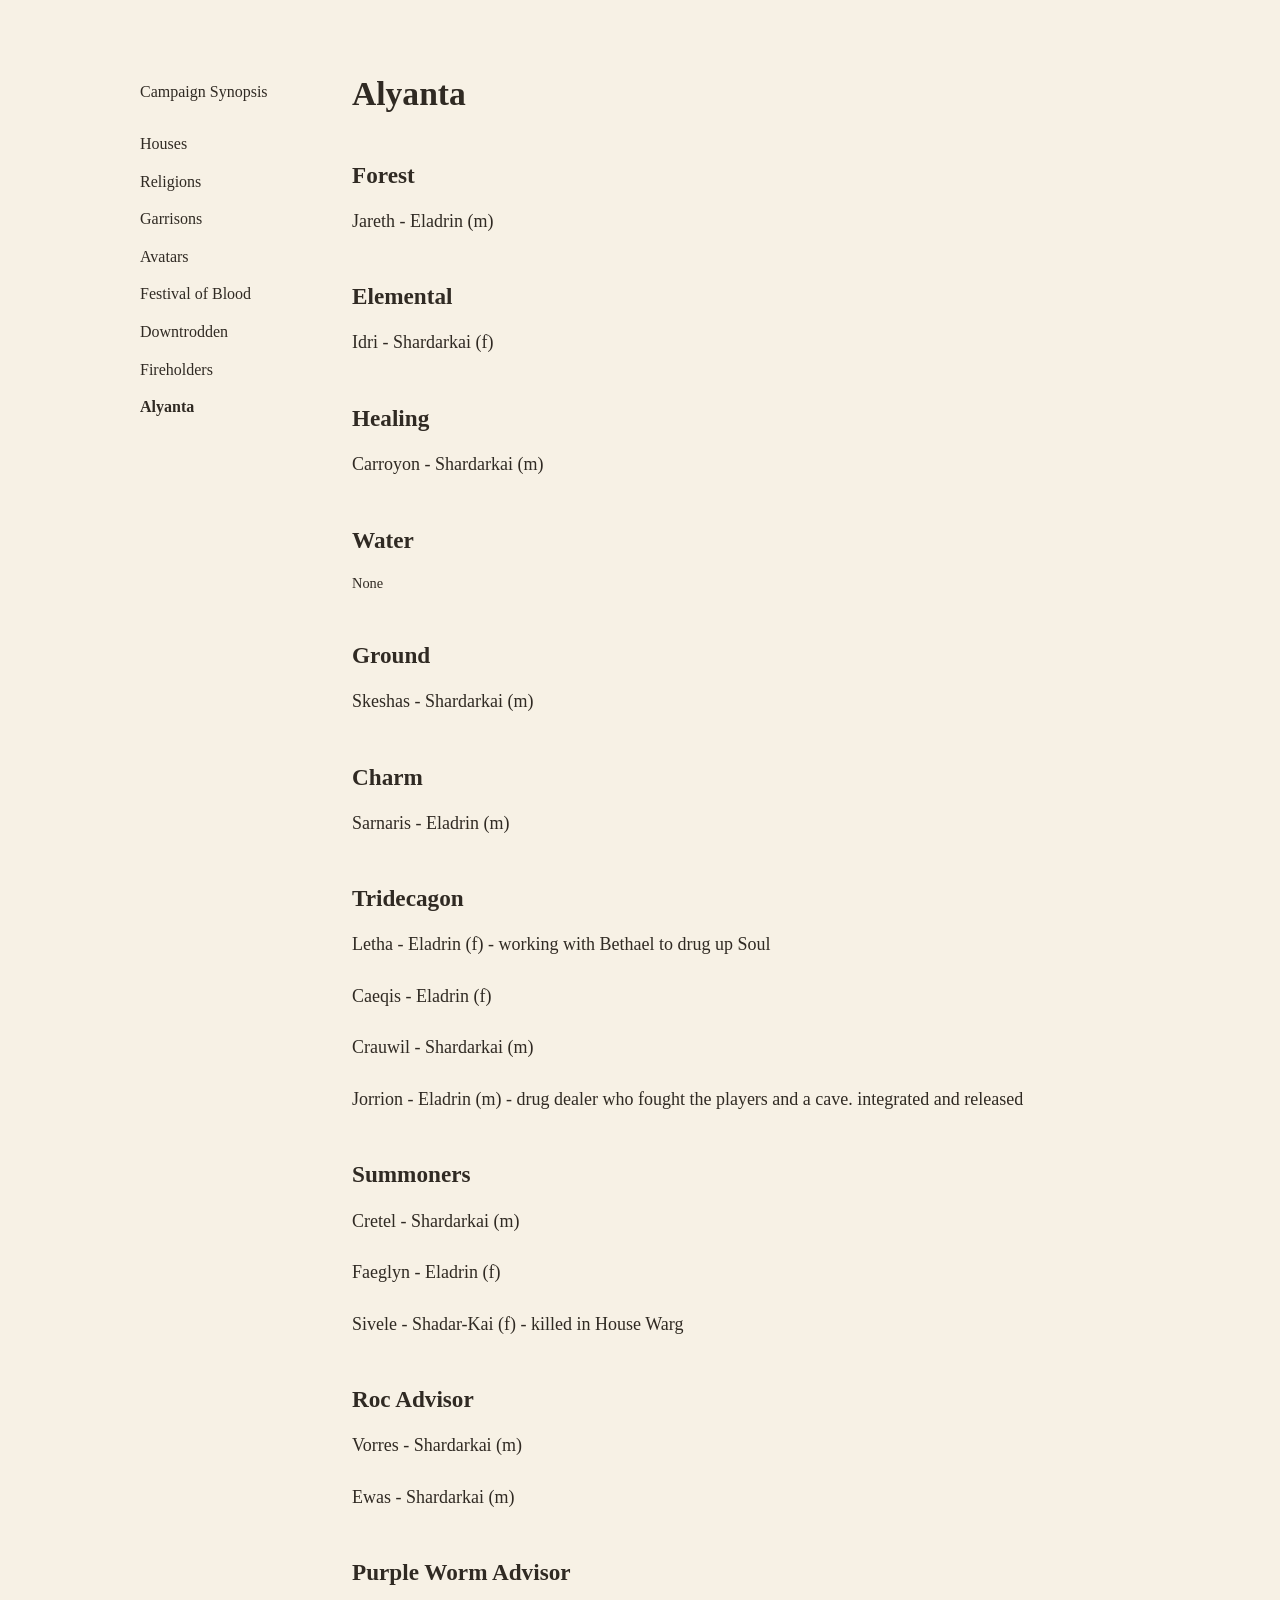
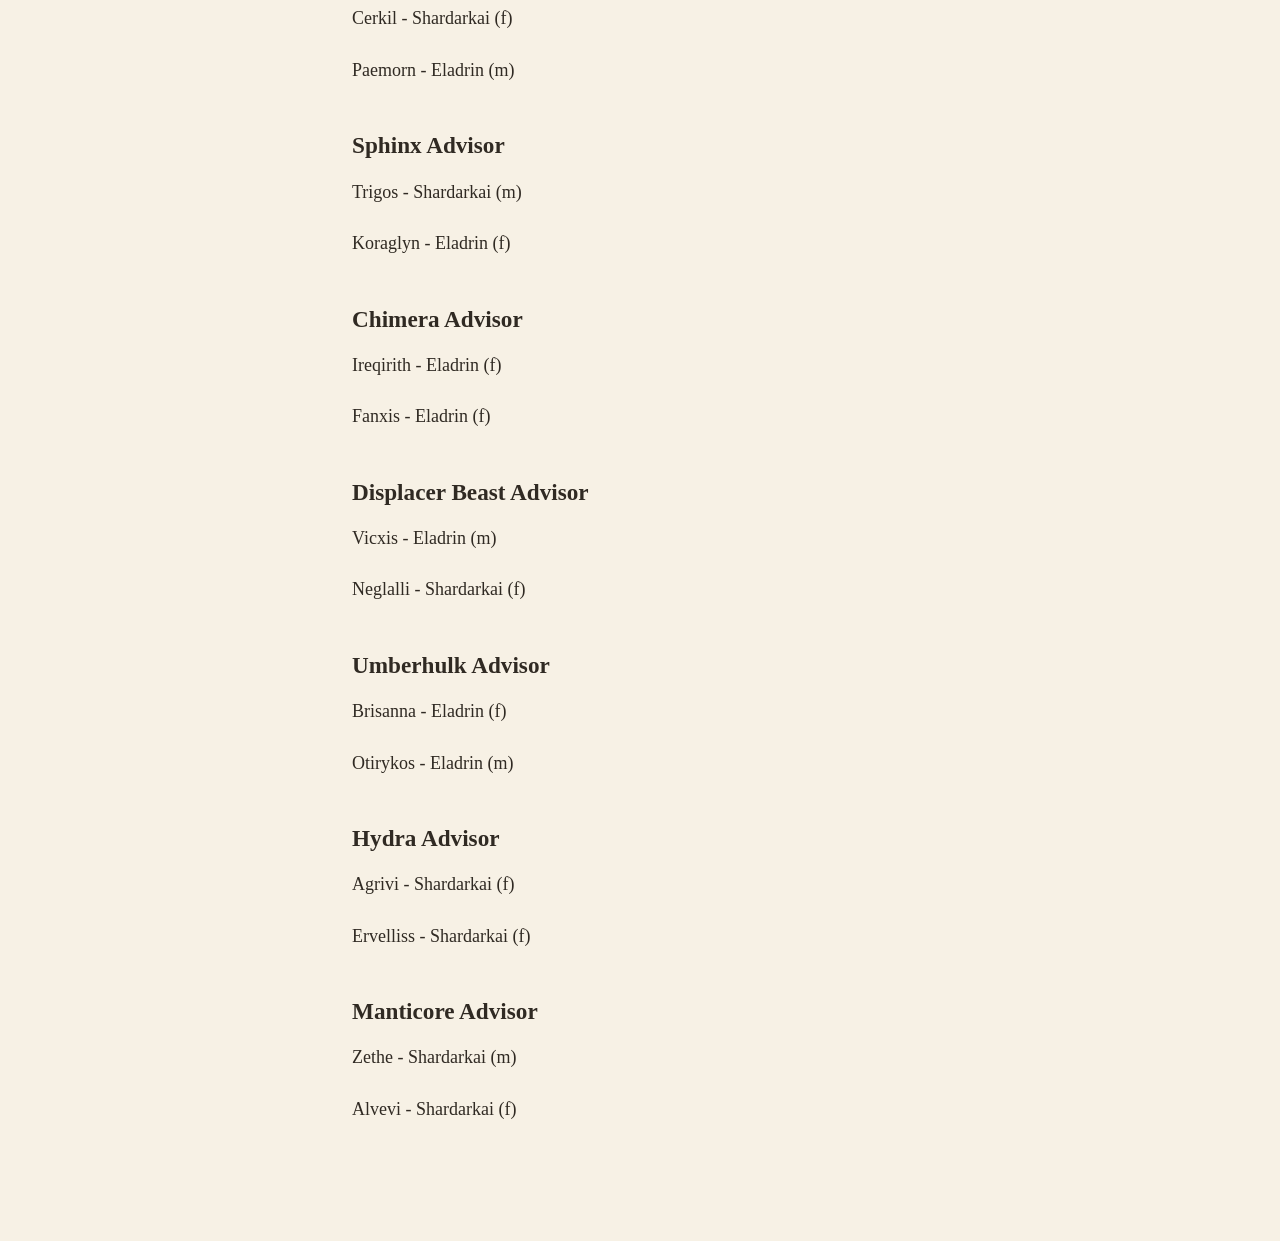
==== site/alyanta.html @ 1cfcf16c "alyanta" ====
<!doctype html>
<html lang="en">
<head>
  <meta charset="utf-8">
  <meta name="viewport" content="width=device-width, initial-scale=1">
  <title>Alyanta</title>
  <link rel="stylesheet" href="style.css">
</head>
<body>
  <div class="layout">
    <nav aria-label="Campaign navigation">
      <a href="index.html">Campaign Synopsis</a>
      <ul>
        <li><a href="houses.html">Houses</a></li>
        <li><a href="religions.html">Religions</a></li>
        <li><a href="garrisons.html">Garrisons</a></li>
        <li><a href="avatars.html">Avatars</a></li>
        <li><a href="festival-of-blood.html">Festival of Blood</a></li>
        <li><a href="downtrodden.html">Downtrodden</a></li>
        <li><a href="fireholders.html">Fireholders</a></li>
        <li><a href="alyanta.html" aria-current="page">Alyanta</a></li>
      </ul>
    </nav>
  <main>
    <h1>Alyanta</h1>
    <section aria-labelledby="alayanta-heading-1">
      <h2 id="alayanta-heading-1">Forest</h2>
      <p>Jareth - Eladrin (m)</p>
    </section>
    <section aria-labelledby="alayanta-heading-2">
      <h2 id="alayanta-heading-2">Elemental</h2>
      <p>Idri - Shardarkai (f)</p>
    </section>
    <section aria-labelledby="alayanta-heading-3">
      <h2 id="alayanta-heading-3">Healing</h2>
      <p>Carroyon - Shardarkai (m)</p>
    </section>
    <section aria-labelledby="alayanta-heading-4">
      <h2 id="alayanta-heading-4">Water</h2>
      <p class="alayanta-helper">None</p>
    </section>
    <section aria-labelledby="alayanta-heading-5">
      <h2 id="alayanta-heading-5">Ground</h2>
      <p>Skeshas - Shardarkai (m)</p>
    </section>
    <section aria-labelledby="alayanta-heading-6">
      <h2 id="alayanta-heading-6">Charm</h2>
      <p>Sarnaris - Eladrin (m)</p>
      
    </section>
    <section aria-labelledby="alayanta-heading-7">
      <h2 id="alayanta-heading-7">Tridecagon</h2>
      <p>Letha - Eladrin (f) - working with Bethael to drug up Soul</p>
      <p>Caeqis - Eladrin (f)</p>
      <p>Crauwil - Shardarkai (m)</p>
      
      <p>Jorrion - Eladrin (m) - drug dealer who fought the players and a cave. integrated and released</p>
    </section>
    <section aria-labelledby="alayanta-heading-8">
      <h2 id="alayanta-heading-8">Summoners</h2>
      <p>Cretel - Shardarkai (m)</p>
      <p>Faeglyn - Eladrin (f)</p>
      <p>Sivele - Shadar-Kai (f) - killed in House Warg</p>
    </section>
    <section aria-labelledby="alayanta-heading-9">
      <h2 id="alayanta-heading-9">Roc Advisor</h2>
      <p>Vorres - Shardarkai (m)</p>
      <p>Ewas - Shardarkai (m)</p>
    </section>
    <section aria-labelledby="alayanta-heading-10">
      <h2 id="alayanta-heading-10">Purple Worm Advisor</h2>
      <p>Cerkil - Shardarkai (f)</p>
      <p>Paemorn - Eladrin (m)</p>
    </section>
    <section aria-labelledby="alayanta-heading-11">
      <h2 id="alayanta-heading-11">Sphinx Advisor</h2>
      <p>Trigos - Shardarkai (m)</p>
      <p>Koraglyn - Eladrin (f)</p>
    </section>
    <section aria-labelledby="alayanta-heading-12">
      <h2 id="alayanta-heading-12">Chimera Advisor</h2>
      <p>Ireqirith - Eladrin (f)</p>
      <p>Fanxis - Eladrin (f)</p>
    </section>
    <section aria-labelledby="alayanta-heading-13">
      <h2 id="alayanta-heading-13">Displacer Beast Advisor</h2>
      <p>Vicxis - Eladrin (m)</p>
      <p>Neglalli - Shardarkai (f)</p>
    </section>
    <section aria-labelledby="alayanta-heading-14">
      <h2 id="alayanta-heading-14">Umberhulk Advisor</h2>
      <p>Brisanna - Eladrin (f)</p>
      <p>Otirykos - Eladrin (m)</p>
    </section>
    <section aria-labelledby="alayanta-heading-15">
      <h2 id="alayanta-heading-15">Hydra Advisor</h2>
      <p>Agrivi - Shardarkai (f)</p>
      <p>Ervelliss - Shardarkai (f)</p>
    </section>
    <section aria-labelledby="alayanta-heading-16">
      <h2 id="alayanta-heading-16">Manticore Advisor</h2>
      <p>Zethe - Shardarkai (m)</p>
      <p>Alvevi - Shardarkai (f)</p>
    </section>
  </main>
  </div>
</body>
</html>
---- site/style.css ----
:root { color-scheme: light; background: #f7f1e5; color: #302a23; }
* { box-sizing: border-box; }
body { margin: 0; font-family: "Bookman Old Style", "URW Bookman", "Bookman", "Georgia", serif; font-size: 18px; line-height: 1.75; }
.layout { display: grid; grid-template-columns: 200px minmax(0, 760px); max-width: 1040px; margin: 0 auto; }
nav { padding: 78px 20px 40px; align-self: start; position: sticky; top: 0; font-size: 16px; }
nav a { color: inherit; text-decoration: none; text-underline-offset: 4px; }
nav a:hover, nav a:focus-visible { text-decoration: underline; }
nav a[aria-current="page"] { font-weight: bold; }
nav > a { display: block; margin-bottom: 1.5rem; }
nav ul { list-style: none; padding: 0; margin: 0; }
nav li { margin: 0 0 0.6rem; }
nav ul ul { padding-left: 1rem; margin-top: 0.6rem; }
main { min-width: 0; padding: 72px 32px 96px; }
h1, h2, h3 { line-height: 1.3; text-wrap: balance; }
h1 { font-size: 2.1rem; margin: 0 0 2.5rem; }
h2 { font-size: 1.45rem; margin: 2.75rem 0 1rem; }
h3 { font-size: 1.05rem; margin: 2rem 0 0.65rem; }
p { margin: 0 0 1.25rem; }
.house-flows { display: flex; flex-direction: column; align-items: center; gap: 48px; }
.house-flow-section { width: 240px; max-width: 100%; text-align: center; }
.house-flow-section h2 { margin: 0 0 1rem; }
.house-flow { width: 240px; max-width: 100%; text-align: center; }
.house-flow-node { border: 1px solid currentColor; padding: 12px 18px; line-height: 1.5; }
.house-flow-red { background: #a83232; color: #fff8ee; border-color: #302a23; }
.house-flow-arrow { font-size: 1.5rem; line-height: 1; padding: 10px 0; }
.house-flow-section-wide, .house-flow-branched { width: 100%; }
.house-flow-centered { width: 240px; max-width: 100%; margin: 0 auto; }
.house-flow-connectors { display: block; width: 100%; height: 90px; }
.house-flow-row { display: grid; grid-template-columns: repeat(3, minmax(0, 1fr)); gap: 0 12px; }
.house-flow-row > .house-flow-node { display: flex; flex-direction: column; justify-content: center; padding: 12px 6px; overflow-wrap: anywhere; }
@media (max-width: 760px) {
  .layout { display: block; }
  nav { position: static; padding: 28px 32px 0; }
  nav > a { margin-bottom: 0.65rem; }
  nav > ul { display: flex; flex-wrap: wrap; column-gap: 1.25rem; row-gap: 0.4rem; }
  nav li { margin: 0; }
  main { padding-top: 36px; }
}
@media (max-width: 540px) {
  body { font-size: 17px; }
  nav { padding: 24px 22px 0; }
  main { padding: 32px 22px 64px; }
  h1 { font-size: 1.8rem; }
}

.house-flow-inner-arrow { display: block; font-size: 1.3rem; line-height: 1; padding: 5px 0; }

.avatar-levels { display: grid; grid-template-columns: repeat(3, minmax(0, 1fr)); gap: 12px; }
.avatar-level { border: 1px solid currentColor; padding: 16px 8px; text-align: center; }

.avatar-level-red { background: #a83232; color: #fff8ee; border-color: #302a23; }

.garrison-grid { display: flex; flex-direction: column; gap: 16px; }
.garrison-row { display: flex; justify-content: center; gap: 16px; }
.garrison-box { position: relative; width: calc((100% - 48px) / 4); max-width: 120px; aspect-ratio: 1; border: 1px solid currentColor; display: flex; align-items: center; justify-content: center; padding: 24px 4px 10px; }
.garrison-number { position: absolute; top: 4px; left: 7px; font-size: 12px; line-height: 1.4; }
.garrison-content { min-width: 0; text-align: center; line-height: 1.5; }
.garrison-name { font-size: clamp(11px, 2.4vw, 16px); overflow-wrap: anywhere; }
.garrison-detail { font-size: clamp(9px, 2vw, 12px); margin-top: 4px; overflow-wrap: anywhere; }

.garrison-red { background: #a83232; color: #fff8ee; border-color: #302a23; }
.garrison-yellow { background: #f0d56c; color: #302a23; border-color: #302a23; }
.garrison-green { background: #42734b; color: #fff8ee; border-color: #302a23; }

.religion-list { list-style: none; padding: 0; margin: 0; display: flex; flex-direction: column; gap: 16px; }
.religion-box { border: 1px solid #302a23; padding: 18px 20px; text-align: center; }
.religion-green { background: #42734b; color: #fff8ee; }
.religion-red { background: #a83232; color: #fff8ee; }
.religion-yellow { background: #f0d56c; color: #302a23; }

.festival-scoreboard { list-style: none; margin: 0; padding: 0; display: flex; flex-direction: column; gap: 16px; }
.festival-box { border: 1px solid currentColor; padding: 16px 20px; display: flex; align-items: center; justify-content: space-between; gap: 20px; }
.festival-competitor { min-width: 0; overflow-wrap: anywhere; }
.festival-house { font-weight: bold; }
.festival-name { margin-top: 4px; }
.festival-race { font-size: 0.8em; }
.festival-score { font-size: 1.5rem; text-align: center; flex-shrink: 0; }
.festival-score-label { display: block; font-size: 12px; }
.festival-events { list-style: none; margin: 0; padding: 0; display: flex; flex-direction: column; gap: 16px; }
.festival-event { border: 1px solid #302a23; padding: 16px 20px; }
.festival-event-yellow { background: #f0d56c; color: #302a23; }

.refugee-boxes { display: grid; grid-template-columns: repeat(5, minmax(0, 1fr)); gap: 12px; }
.refugee-box { aspect-ratio: 1; border: 1px solid #302a23; background: #fff; }
.refugee-box-red { background: #a83232; }
.refugee-box-yellow { background: #f0d56c; }

.fireholder-labels { display: flex; justify-content: space-between; margin-bottom: 12px; }

.alayanta-helper { font-size: 0.8em; }
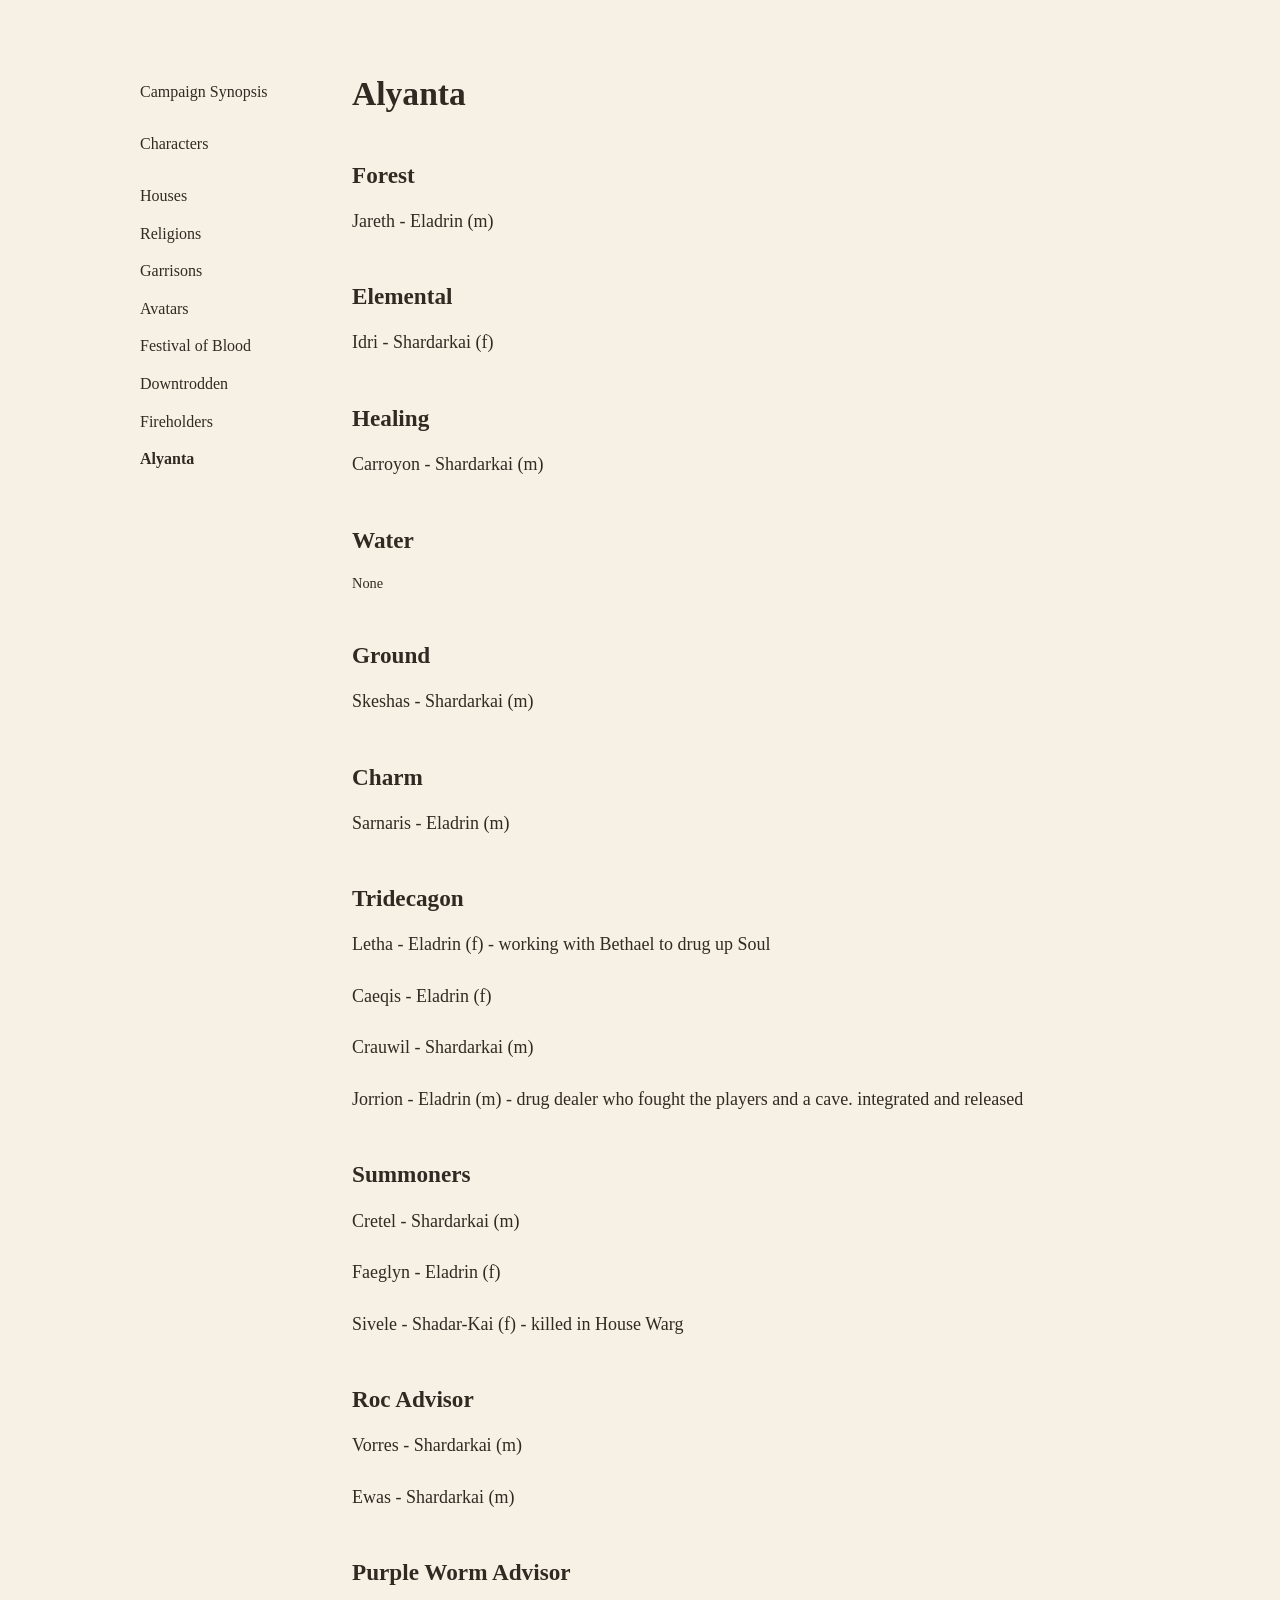
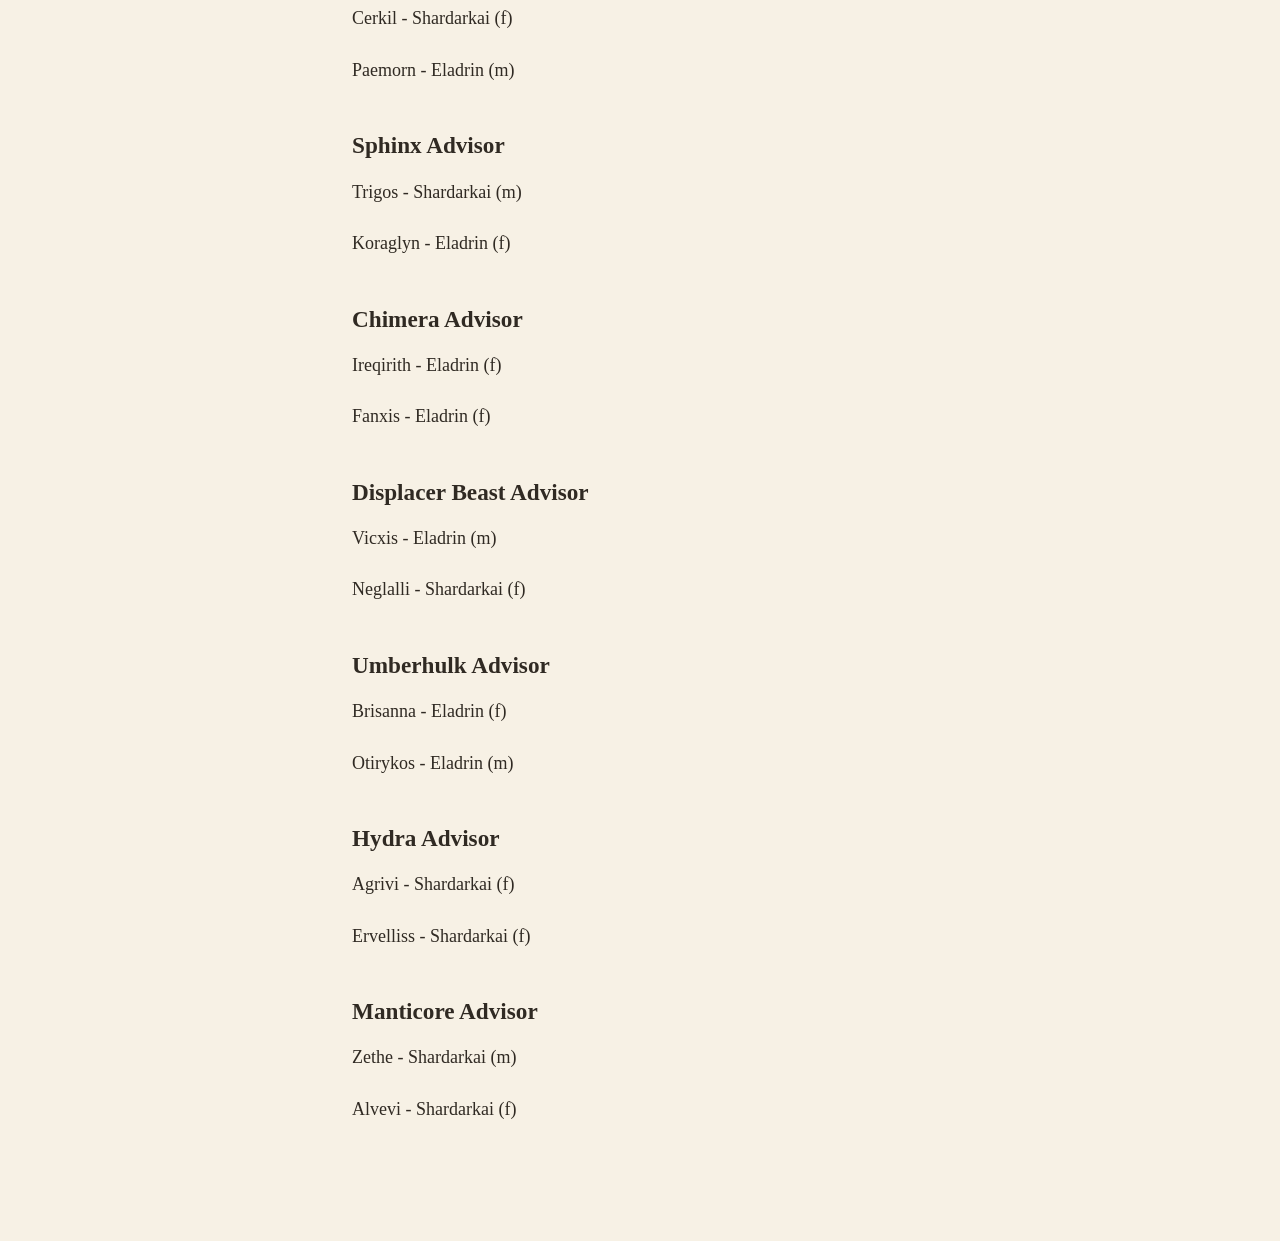
==== commit 744d00e0: "characters" ====
--- a/site/alyanta.html
+++ b/site/alyanta.html
@@ -10,6 +10,7 @@
   <div class="layout">
     <nav aria-label="Campaign navigation">
       <a href="index.html">Campaign Synopsis</a>
+      <a href="characters.html">Characters</a>
       <ul>
         <li><a href="houses.html">Houses</a></li>
         <li><a href="religions.html">Religions</a></li>
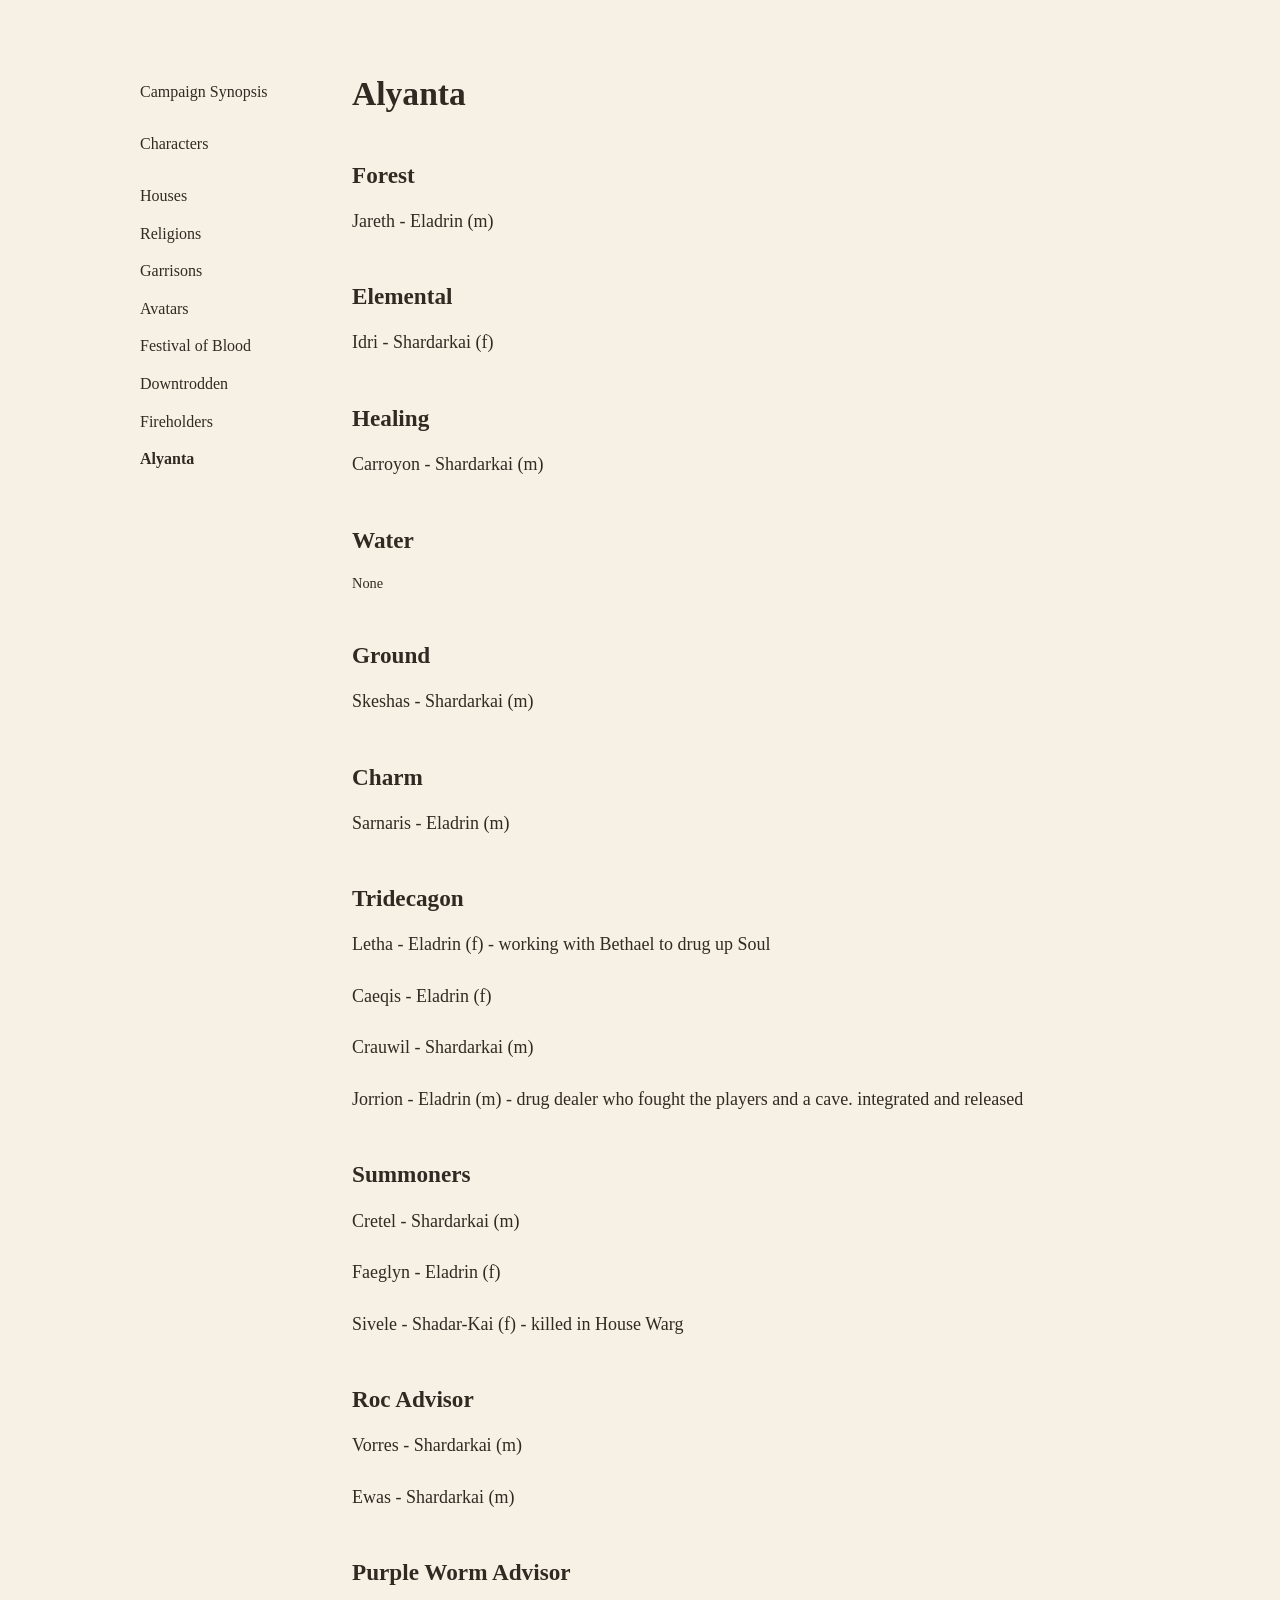
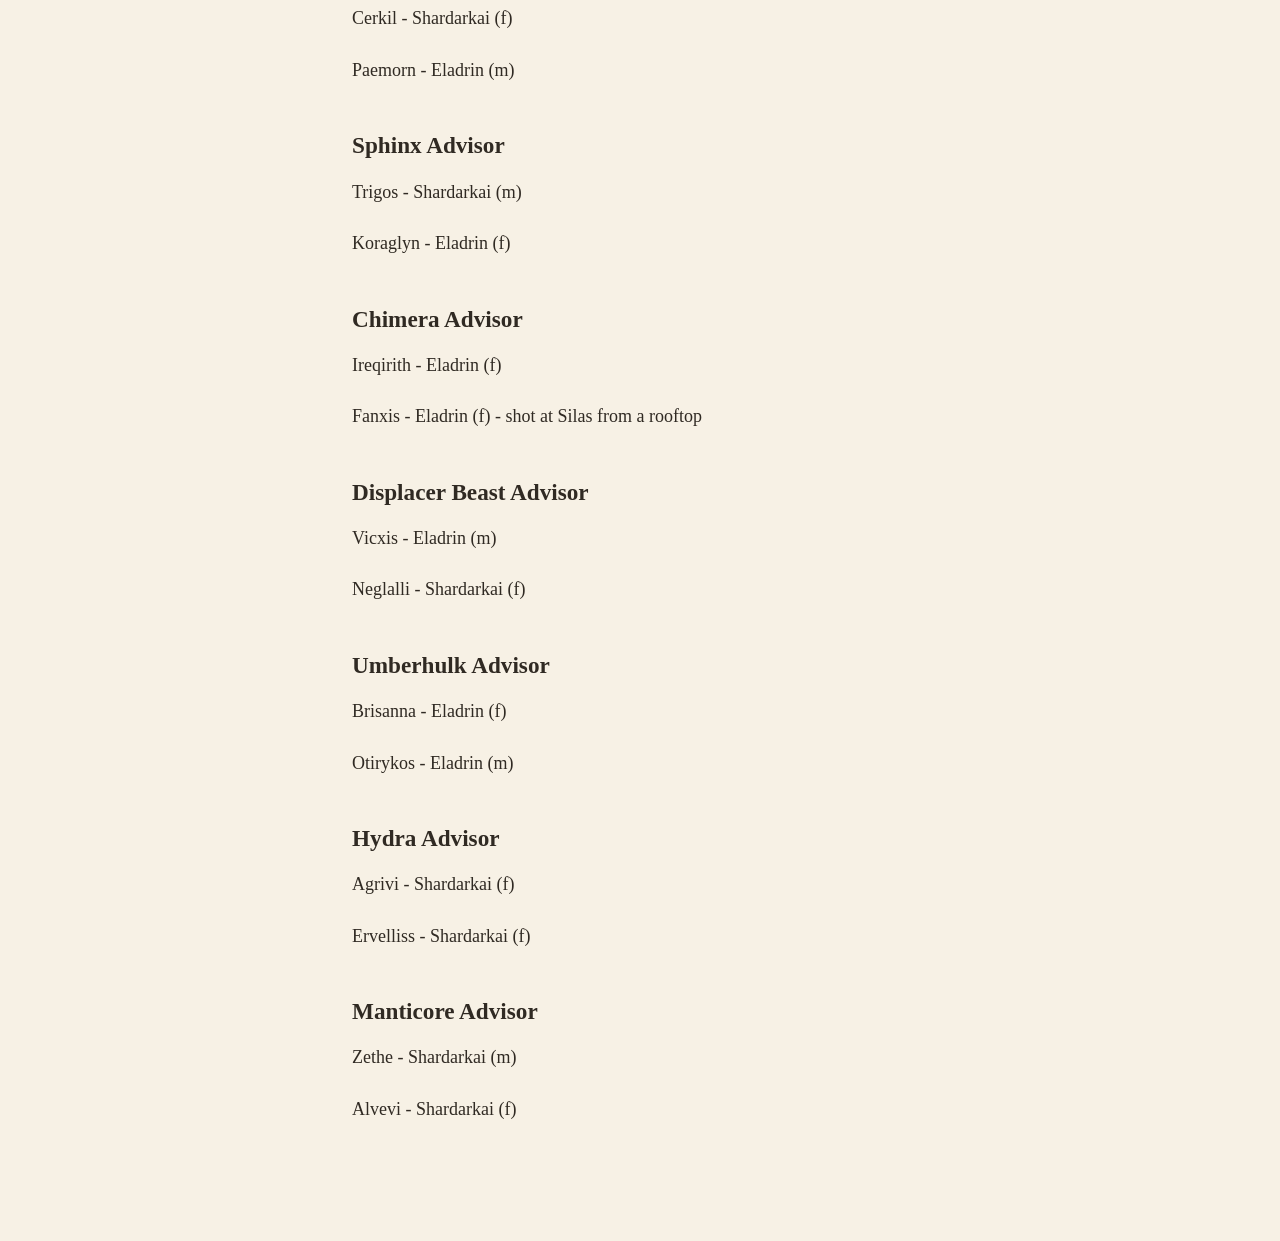
==== commit dded6355: "Fanxis" ====
--- a/site/alyanta.html
+++ b/site/alyanta.html
@@ -81,7 +81,7 @@
     <section aria-labelledby="alayanta-heading-12">
       <h2 id="alayanta-heading-12">Chimera Advisor</h2>
       <p>Ireqirith - Eladrin (f)</p>
-      <p>Fanxis - Eladrin (f)</p>
+      <p>Fanxis - Eladrin (f) - shot at Silas from a rooftop</p>
     </section>
     <section aria-labelledby="alayanta-heading-13">
       <h2 id="alayanta-heading-13">Displacer Beast Advisor</h2>
